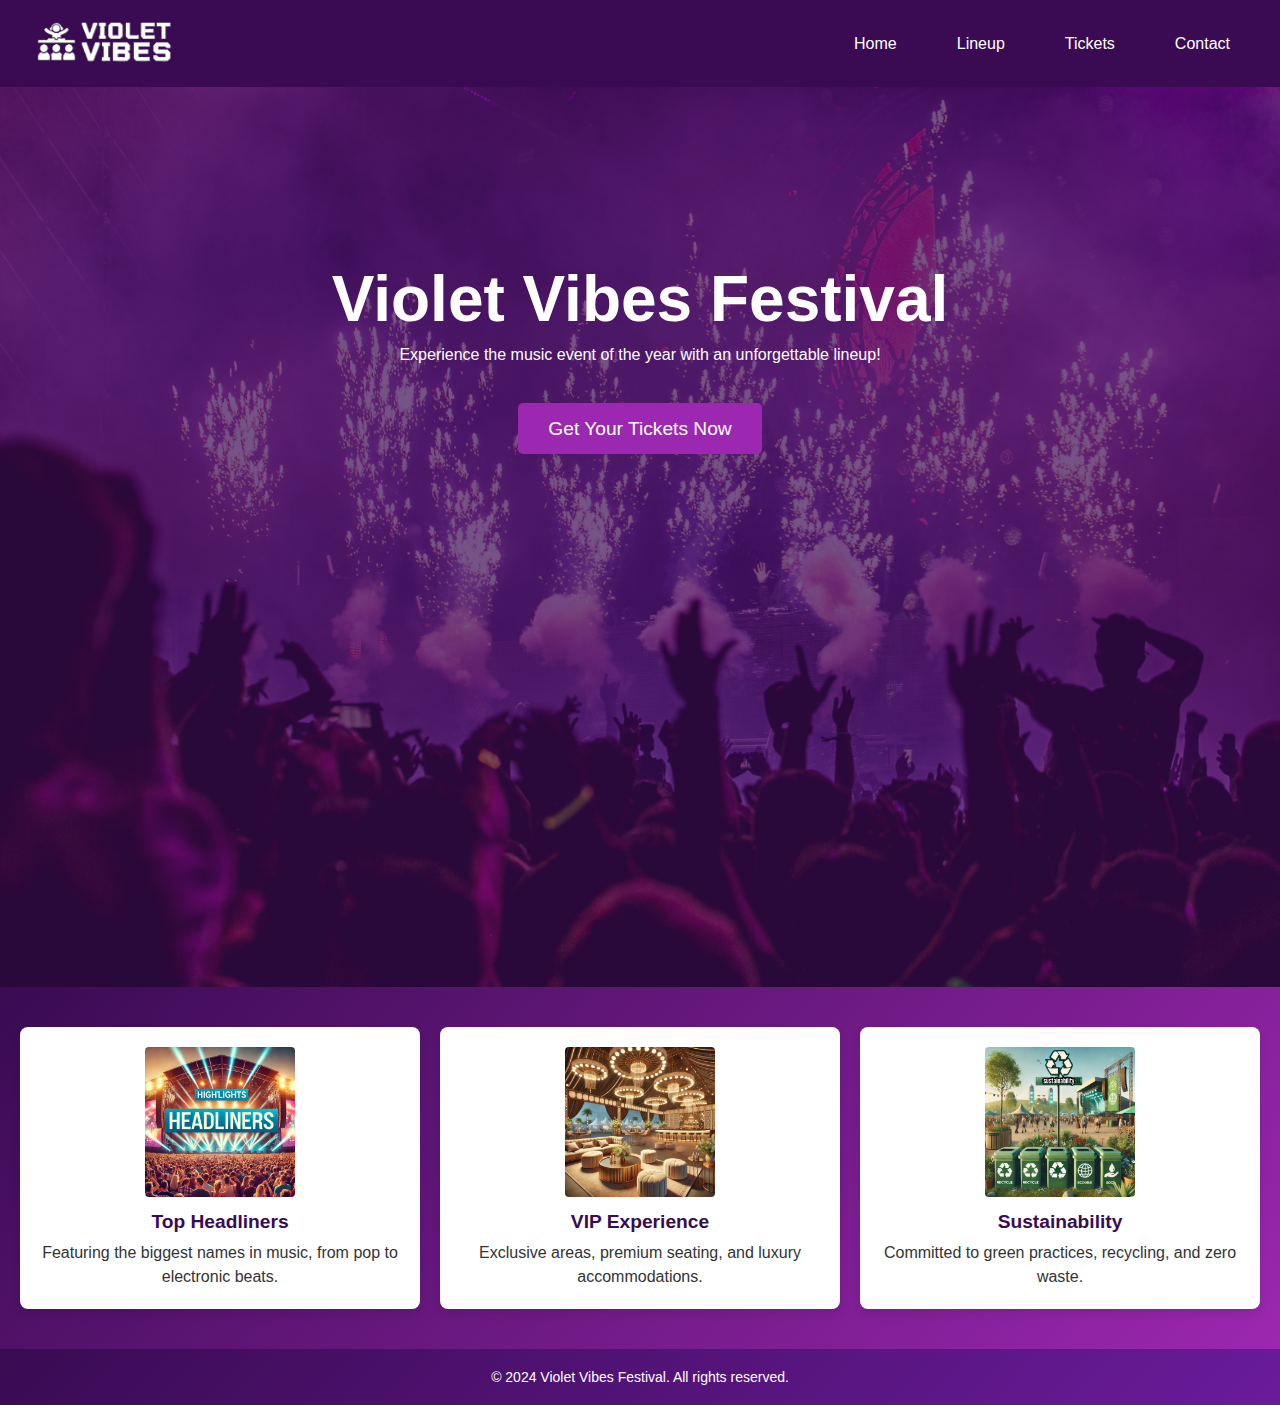
==== index.html @ b798519a "Initial commit" ====
<!DOCTYPE html>
<html lang="en">
<head>
    <meta charset="UTF-8">
    <meta name="viewport" content="width=device-width, initial-scale=1.0">
    <title>Violet Vibes Festival</title>
    <link rel="stylesheet" href="styles.css">
    <link rel="icon" href="images/favicon.png" type="image/png">
</head>
<body>

    <!-- Header -->
    <header>
        <div class="logo">
            <picture>
                <source media="(min-width: 1024px)" srcset="images/logo-large.png">
                <source media="(min-width: 600px)" srcset="images/logo-medium.png">
                <img src="images/logo-small.png" alt="Violet Vibes Festival Logo">
            </picture>
        </div>
        
        <!-- Hamburger Menu Checkbox -->
        <input type="checkbox" id="menu-toggle" class="menu-toggle">
        
        <!-- Menu Icon -->
        <label for="menu-toggle" class="menu-icon">
            <span></span>
            <span></span>
            <span></span>
        </label>
        
        <!-- Navigation Menu -->
        <nav class="menu">
            <ul>
                <li><a href="index.html">Home</a></li>
                <li><a href="lineup.html">Lineup</a></li>
                <li><a href="tickets.html">Tickets</a></li>
                <li><a href="contact.html">Contact</a></li>
            </ul>
        </nav>
    </header>

    <!-- Hero Section -->
    <section class="hero">
    <div class="hero-overlay">
        <div class="hero-text">
            <h1>Violet Vibes Festival</h1>
            <p>Experience the music event of the year with an unforgettable lineup!</p> <br><br><br>
            <a href="tickets.html" class="cta-button">Get Your Tickets Now</a><br><br>
            
            <!-- YouTube Video Embed -->
            <div class="promo-video">
                <iframe width="560" height="315" src="https://www.youtube.com/embed/Fgi5bAAL0SE?si=5CR8Lcp_bz009qon" 
                        title="Violet Vibes Festival Promo Video" frameborder="0" allow="accelerometer; autoplay; clipboard-write; encrypted-media; gyroscope; picture-in-picture" 
                        allowfullscreen>
                </iframe>
            </div>
        </div>
    </div>
</section>


    <!-- Highlights Section -->
    <section class="highlight-section">
        <div class="highlight-item">
            <img src="images/headliners.jpg" alt="Top Headliners">
            <h3>Top Headliners</h3>
            <p>Featuring the biggest names in music, from pop to electronic beats.</p>
        </div>
        <div class="highlight-item">
            <img src="images/vip-experience.jpg" alt="VIP Experience">
            <h3>VIP Experience</h3>
            <p>Exclusive areas, premium seating, and luxury accommodations.</p>
        </div>
        <div class="highlight-item">
            <img src="images/sustainability.jpg" alt="Sustainability">
            <h3>Sustainability</h3>
            <p>Committed to green practices, recycling, and zero waste.</p>
        </div>
    </section>

    <!-- Footer -->
    <footer class="footer">
        <p>&copy; 2024 Violet Vibes Festival. All rights reserved.</p>
    </footer>

</body>
</html>
---- styles.css ----
/* Reset */
* {
    margin: 0;
    padding: 0;
    box-sizing: border-box;
  }
  
  /* Body and Text Styling */
  body {
    font-family: 'Poppins', sans-serif;
    background-color: #f0e6ff;
    color: #333;
  }

  /* Ensure body and html take up full height */
    html, body {
        height: 100%;
        margin: 0;
        padding: 0;
    }
  
  /* Header */
  header {
    position: relative;
    z-index: 10;
    display: flex;
    align-items: center;
    justify-content: space-between;
    padding: 10px 30px;
    background-color: #3a0b53;
    color: #fff;
    width: 100%;
  }
  
  .logo {
    display: flex;
    align-items: center;
  }
  
  .logo img {
    width: 100px;
  }
  
  /* Navigation */
  nav ul {
    list-style-type: none;
    display: flex;
  }
  
  nav ul li {
    margin-left: 20px;
  }
  
  nav ul li a {
    color: #ffffff;
    text-decoration: none;
    padding: 10px 20px;
  }
  
  /* Hamburger Menu */
  .menu-toggle {
    display: none;
  }
  
  .menu-icon {
    display: none;
    flex-direction: column;
    cursor: pointer;
  }
  
  .menu-icon span {
    height: 3px;
    width: 25px;
    background: #fff;
    margin: 4px 0;
    transition: 0.3s;
  }
  
  /* Hero Section */
  .hero {
    position: relative;
    background: url('images/festival-hero.jpg') no-repeat center center / cover;
    height: 100vh;
    display: flex;
    align-items: center;
    justify-content: center;
  }
  
  .hero-overlay {
    background-color: rgba(58, 11, 83, 0.7); /* Semi-transparent deep purple */
    position: absolute;
    top: 0;
    left: 0;
    right: 0;
    bottom: 0;
    display: flex;
    align-items: center;
    justify-content: center;
  }
  
  .hero-text {
    position: relative;
    color: #fff;
    text-align: center;
    z-index: 1;
    padding-bottom: 20px;
  }
  
  .hero h1 {
    font-size: 4em;
    margin-bottom: 10px;
  }
  
  /* CTA Button */
  .cta-button {
    padding: 15px 30px;
    background-color: #9c27b0; /* Bright purple */
    color: #ffffff;
    text-decoration: none;
    border-radius: 5px;
    font-size: 1.2em;
    margin-top: 20px;
    background-image: none; 
  }
  
  .cta-button:hover {
    background-color: #7b1fa2; /* Darker purple on hover */
  }

  /* Centering the Purchase Tickets Button */
.purchase-tickets-container {
    display: flex;
    justify-content: center; /* Centers the button horizontally */
    margin-top: 20px; /* Adds some space above the button */
  }
  
  /* Highlights Section */
  .highlights {
    text-align: center;
    padding: 40px 20px;
    background: linear-gradient(135deg, #3a0b53, #9c27b0); /* Purple gradient */
    color: #fff;
  }
  
  .highlights h2 {
    font-size: 2em;
    margin-bottom: 20px;
    color: #ffffff;
  }
  
  /* Highlight Table */
  .highlight-table {
    width: 100%;
    margin: 0 auto;
    border-collapse: collapse;
  }
  
  .highlight-table td {
    padding: 20px;
    text-align: center;
    vertical-align: top;
    border: none;
  }
  
  .highlight-table img {
    width: 150px;
    height: auto;
    border-radius: 8px;
    margin-bottom: 10px;
  }
  
  .highlight-table h3 {
    font-size: 1.4em;
    color: #4b0e6e;
    margin-bottom: 10px;
  }
  
  .highlight-table p {
    font-size: 1em;
    color: #555;
  }
  
  /* Footer */
  footer {
    background: linear-gradient(135deg, #3a0b53, #6a1b9a);
    color: #ffffff;
    text-align: center;
    padding: 20px 0;
    position: relative;
    width: 100%;
  }
  
  .social-media img {
    width: 20px;
    margin: 0 10px;
    transition: transform 0.3s;
  }
  
  .social-media img:hover {
    transform: scale(1.2);
  }
  
  footer p {
    font-size: 14px;
  }
  
  /* Lineup Page Styling */
  .lineup {
    text-align: center;
    padding: 40px 20px;
    background: linear-gradient(135deg, #3a0b53, #6a1b9a);
    color: #ffffff;
  }
  
  .lineup h1 {
    font-size: 2.5em;
    margin-bottom: 20px;
  }
  
  .lineup-description {
    font-size: 1.1em;
    margin-bottom: 30px;
  }
  
  /* Tabs */
  .tabs {
    display: flex;
    justify-content: center;
    margin-bottom: 20px;
  }
  
  .tab-button {
    background-color: #9c27b0;
    color: #ffffff;
    padding: 10px 20px;
    margin: 0 10px;
    border: 2px solid #7b1fa2;
    box-shadow: 0px 4px 6px rgba(0, 0, 0, 0.1);
    font-size: 1em;
    cursor: pointer;
    border-radius: 5px;
    transition: background-color 0.3s;
  }
  
  .tab-button.active,
  .tab-button:hover {
    background-color: #7b1fa2;
    box-shadow: 0px 6px 8px rgba(0, 0, 0, 0.15);
  }
  
  /* Day Content */
  .day-content {
    display: none;
    margin-top: 20px;
    padding: 20px;
    border-radius: 10px;
    background: rgba(255, 255, 255, 0.1);
  }
  
  .day-content h2 {
    font-size: 1.8em;
    margin-bottom: 15px;
    color: #e1bee7; /* Light purple */
  }
  
  /* Artist List */
  .artist-list {
    list-style: none;
    padding: 0;
    display: flex;
    flex-wrap: wrap;
    justify-content: center;
    gap: 20px;
  }
  
  .artist-list li {
    display: flex;
    flex-direction: column;
    align-items: center;
    max-width: 150px;
    text-align: center;
  }
  
  .artist-list img {
    width: 100%;
    height: auto;
    border-radius: 10px;
    box-shadow: 0px 4px 8px rgba(0, 0, 0, 0.2);
    margin-bottom: 10px;
    transition: transform 0.3s;
  }
  
  .artist-list img:hover {
    transform: scale(1.05);
  }
  
  .artist-list p {
    font-size: 1em;
    font-weight: bold;
    color: #ffffff;
  }
  
  /* Lineup Banner */
  .lineup-banner {
    text-align: center;
    padding: 20px 0;
    background: linear-gradient(135deg, #4b0e6e, #8a2be2, #ff69b4);
  }
  
  .lineup-banner img {
    width: 100%;
    max-width: 1200px;
    height: auto;
    border-radius: 10px;
    box-shadow: 0 4px 8px rgba(0, 0, 0, 0.2);
  }
  
  /* Tickets Section */
  .tickets {
    text-align: center;
    padding: 40px 20px;
    background: linear-gradient(135deg, #3a0b53, #9c27b0);
    color: #ffffff;
  }

  .tickets-content {
    text-align: center;
    padding: 40px 20px;
    background: linear-gradient(135deg, #3a0b53, #9c27b0); /* Purple gradient background */
    color: #e6caca;
    min-height: calc(100vh - 80px); /* Adjust based on your header and footer height */
    display: flex;
    flex-direction: column;
    justify-content: space-between;
  }
  
  .ticket-description {
    font-size: 1.2em;
    margin-bottom: 30px;
  }
  
  /* Ticket Table */
  .ticket-table {
    width: 100%;
    margin: 0 auto;
    margin-top: 30px;
    border-collapse: collapse;
    background-color: transparent; /* Remove white background */
    color: #ffffff; /* White text color */
    border-radius: 8px;
    overflow: hidden;
  }
  
  .ticket-table th,
  .ticket-table td {
    padding: 15px;
    text-align: left;
  }

  .ticket-table td {
    background-color: rgba(58,11,83,0.1); /* Light purple for rows */
  }
  
  .ticket-table th {
    background-color: #7b1fa2;
    color: #ffffff;
    font-weight: bold;
  }
  
  .ticket-table tr:nth-child(even) {
    background-color: rgba(58,11,83,0.2);
  }
  
  .ticket-table tr:hover {
    background-color: rgba(58,11,83,0.4); /* Darker purple on hover */
  }
  
  /* Contact Section */
  .contact {
    text-align: center;
    padding: 40px 20px;
    background: linear-gradient(135deg, #3a0b53, #9c27b0);
    color: #ffffff;
  }
  
  .contact-description {
    font-size: 1.2em;
    margin-bottom: 20px;
  }
  
  /* Contact Form */
  .contact-form-container {
    max-width: 600px;
    margin: 0 auto 30px;
    padding: 20px;
    background-color: #ffffff;
    border-radius: 8px;
    color: #333;
  }
  
  .contact-form-container label {
    display: block;
    margin-bottom: 8px;
    font-weight: bold;
    color: #3a0b53;
  }
  
  .contact-form-container input,
  .contact-form-container textarea {
    width: 100%;
    padding: 10px;
    margin-bottom: 15px;
    border: 1px solid #ccc;
    border-radius: 5px;
  }
  
  .contact-form-container button {
    padding: 10px 20px;
    background-color: #9c27b0;
    color: #ffffff;
    border: none;
    border-radius: 5px;
    font-size: 1em;
    cursor: pointer;
    transition: background-color 0.3s;
  }
  
  .contact-form-container button:hover {
    background-color: #7b1fa2;
  }
  
  /* Additional Contact Info */
  .additional-info, .social-media-links {
    margin-top: 20px;
  }
  
  .additional-info h2, .social-media-links h2 {
    margin-bottom: 10px;
    font-size: 1.5em;
    color: #e1bee7; /* Light purple */
  }
  
  .additional-info p, .social-media-links a {
    color: #ffffff;
    font-size: 1.1em;
  }
  
  .social-media-links a img {
    width: 30px;
    height: 30px;
    margin: 0 10px;
    transition: transform 0.3s;
  }
  
  .social-media-links a img:hover {
    transform: scale(1.1);
  }
  
  /* Promo Video */
  .promo-video {
    margin-top: 20px;
    display: flex;
    justify-content: center;
    width: 100%;
  }
  
  .promo-video iframe {
    width: 100%;
    max-width: 560px;
    height: 315px;
    border-radius: 8px;
  }
  
  /* Contact Info */
  .contact-info {
    text-align: center;
    padding: 40px 20px;
    background: linear-gradient(135deg, #3a0b53, #9c27b0);
    color: #ffffff;
  }
  
  .contact-info h2 {
    font-size: 2rem;
    color: #e1bee7; /* Light purple */
    margin-bottom: 10px;
  }
  
  .contact-info p {
    font-size: 1.1rem;
    color: #ffffff;
    margin-bottom: 20px;
  }
  
  .maps-link {
    font-size: 1.1rem;
    color: #FFFFFF;
    text-decoration: none;
    font-weight: bold;
    padding: 10px 20px;
    border: 2px solid #e1bee7; /* Light purple border */
    border-radius: 8px;
    display: inline-block;
    transition: background-color 0.3s, color 0.3s;
  }
  
  .maps-link:hover {
    background-color: #e1bee7;
    color: #3a0b53;
  }
  
  /* Highlight Section */
  .highlight-section {
    display: flex;
    justify-content: space-around;
    gap: 20px;
    padding: 40px 20px;
    background: linear-gradient(135deg, #3a0b53, #9c27b0);
  }
  
  .highlight-item {
    flex: 1;
    text-align: center;
    padding: 20px;
    background-color: #ffffff;
    border-radius: 8px;
    box-shadow: 0 4px 8px rgba(0, 0, 0, 0.1);
    transition: transform 0.3s;
  }
  
  .highlight-item:hover {
    transform: translateY(-5px);
  }
  
  .highlight-item img {
    width: 100%;
    height: auto;
    max-width: 150px;
    border-radius: 4px;
    margin-bottom: 10px;
  }
  
  .highlight-item h3 {
    font-size: 1.2rem;
    color: #3a0b53;
    margin-bottom: 8px;
  }
  
  .highlight-item p {
    font-size: 1rem;
    color: #333;
    line-height: 1.5;
  }
  
  /* Responsive Design */
  @media (max-width: 768px) {
    .highlight-section {
      flex-direction: column;
      align-items: center;
    }
  
    .logo img {
      width: 80px;
    }
  
    .menu {
      display: none;
      flex-direction: column;
      width: 100%;
      background-color: #3a0b53;
      position: absolute;
      top: 60px;
      left: 0;
    }
  
    .menu-icon {
      display: flex;
    }
  
    .menu-toggle:checked + .menu-icon + .menu {
      display: flex;
    }
  
    .menu ul {
      flex-direction: column;
      align-items: center;
    }
  
    .menu ul li {
      width: 100%;
      padding: 10px 0;
      text-align: center;
    }
  
    .ticket-table th, .ticket-table td {
      padding: 8px;
    }
  }
  
  @media (min-width: 600px) {
    .logo img {
      width: 120px;
    }
  }
  
  @media (min-width: 1024px) {
    .logo img {
      width: 150px;
    }
  }
  
  /* Table Container for Horizontal Scroll */
  .table-container {
    overflow-x: auto;
    max-width: 100%;
    margin: 0 auto;
  }
  
  /* Specific changes for contact.html */
.contact-info a {
    color: #e1bee7; /* Light purple for better contrast */
    text-decoration: underline;
  }
  
  .contact-info a:hover {
    color: #ffffff;
  }

  /* Testimonials Section */
.testimonials-section {
    text-align: center;
    padding: 40px 20px;
    background-color: #f4f4f9; /* Light background to contrast with other sections */
 }
 
 .testimonials-section h2 {
    font-size: 2em;
    margin-bottom: 20px;
    color: #3a0b53; /* Deep purple */
 }
 
 .testimonial {
    font-style: italic;
    margin-bottom: 20px;
    color: #555; /* Gray text for testimonials */
 }
 
 .testimonial cite {
    display: block;
    margin-top: 10px;
    font-weight: bold;
 }

 .stage {
  margin: 20px 0;
  padding: 20px;
  background-color: rgba(255, 255, 255, 0.05);
  box-shadow: inset 0px 2px 4px rgba(0, 0, 0, 0.1);
  border-radius: 10px;
}

.artist-timetable {
  list-style: none;
  padding: 0;
  color: #E0E0E0; 
  font-size: 1.1em;
}

.artist-timetable .time {
  font-weight: bold;
  color: #ffffff;
  margin-right: 10px;
}

.artist-timetable li:hover {
  transform: scale(1.02);
  transition: transform 0.3s ease-in-out;
}

.stage h3 {
  color: #FFFFFF;
  font-size: 1.8em;
  margin-bottom: 15px;
}
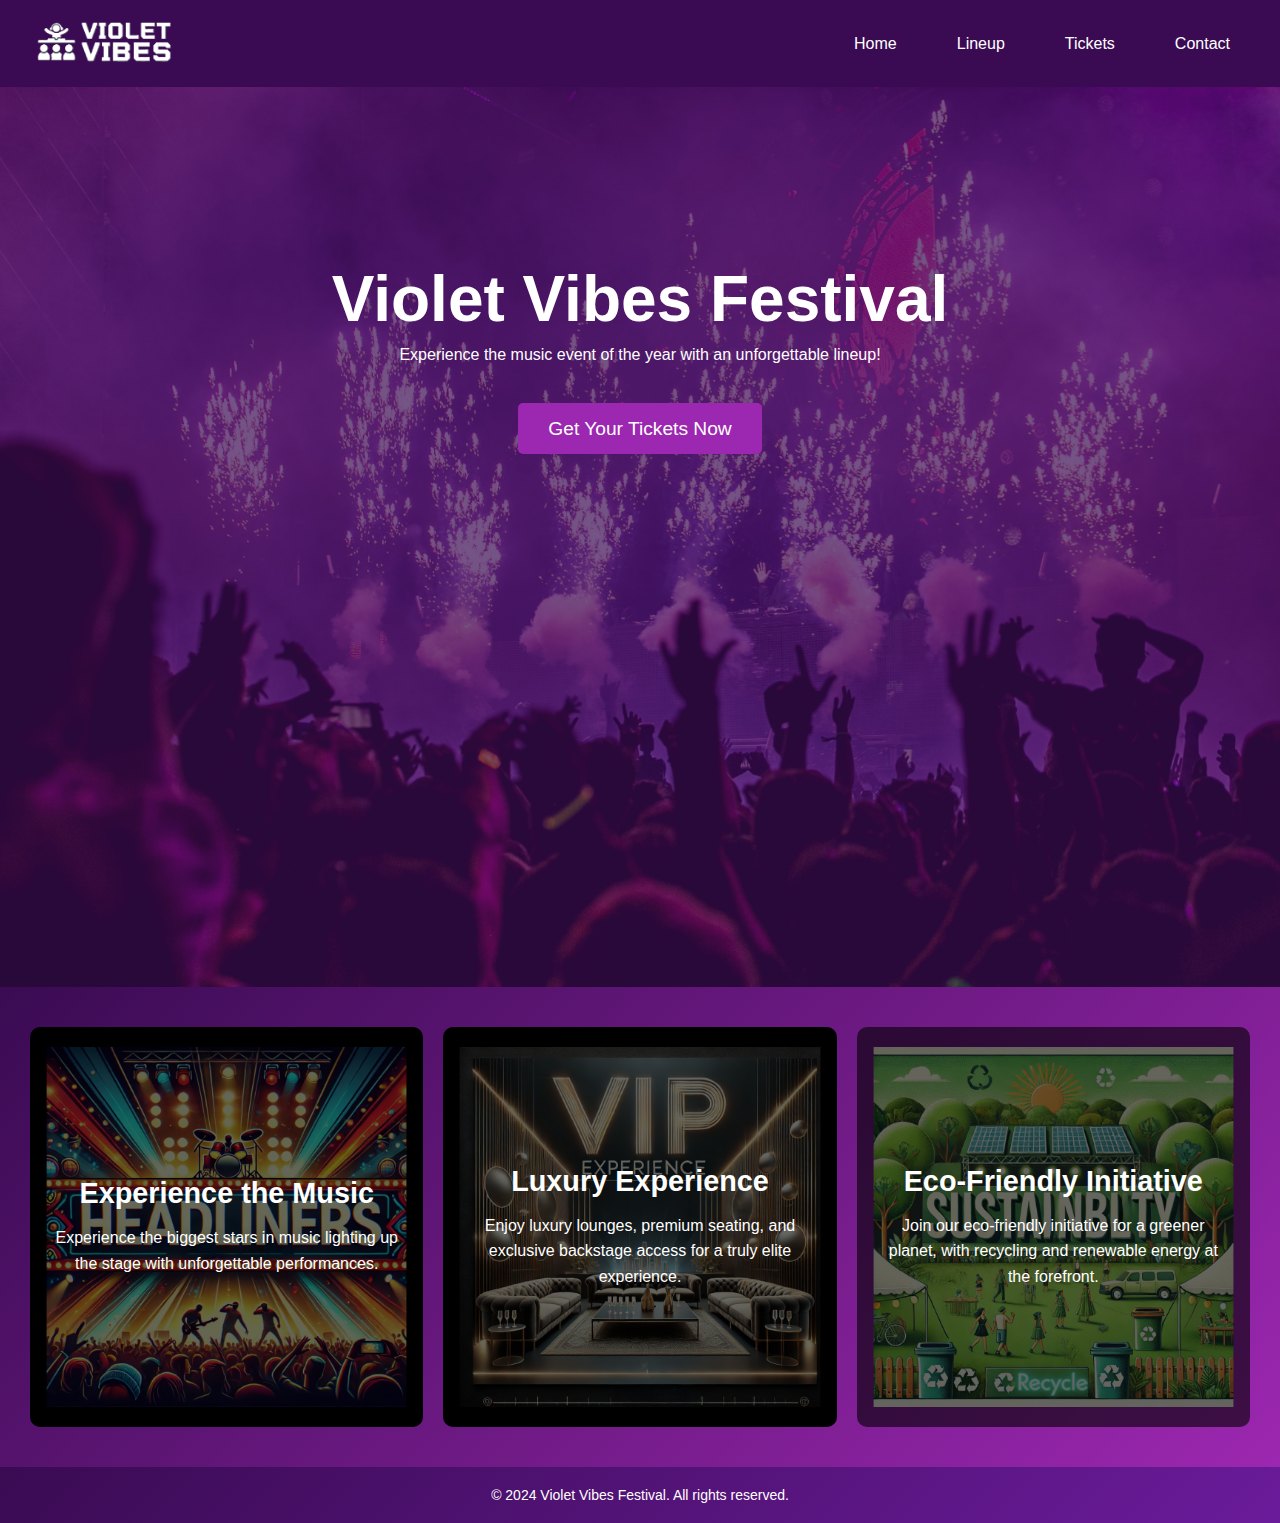
==== commit 36996f86: "highlights updated, images sent to background for better layout" ====
--- a/index.html
+++ b/index.html
@@ -51,7 +51,7 @@
             <!-- YouTube Video Embed -->
             <div class="promo-video">
                 <iframe width="560" height="315" src="https://www.youtube.com/embed/Fgi5bAAL0SE?si=5CR8Lcp_bz009qon" 
-                        title="Violet Vibes Festival Promo Video" frameborder="0" allow="accelerometer; autoplay; clipboard-write; encrypted-media; gyroscope; picture-in-picture" 
+                        title="Violet Vibes Festival Promo Video" allow="accelerometer; autoplay; clipboard-write; encrypted-media; gyroscope; picture-in-picture" 
                         allowfullscreen>
                 </iframe>
             </div>
@@ -60,24 +60,20 @@
 </section>
 
 
-    <!-- Highlights Section -->
-    <section class="highlight-section">
-        <div class="highlight-item">
-            <img src="images/headliners.jpg" alt="Top Headliners">
-            <h3>Top Headliners</h3>
-            <p>Featuring the biggest names in music, from pop to electronic beats.</p>
-        </div>
-        <div class="highlight-item">
-            <img src="images/vip-experience.jpg" alt="VIP Experience">
-            <h3>VIP Experience</h3>
-            <p>Exclusive areas, premium seating, and luxury accommodations.</p>
-        </div>
-        <div class="highlight-item">
-            <img src="images/sustainability.jpg" alt="Sustainability">
-            <h3>Sustainability</h3>
-            <p>Committed to green practices, recycling, and zero waste.</p>
-        </div>
-    </section>
+<section class="highlights">
+  <div class="highlight-item">
+      <h3>Experience the Music</h3>
+      <p>Experience the biggest stars in music lighting up the stage with unforgettable performances.</p>
+  </div>
+  <div class="highlight-item">
+      <h3>Luxury Experience</h3>
+      <p>Enjoy luxury lounges, premium seating, and exclusive backstage access for a truly elite experience.</p>
+  </div>
+  <div class="highlight-item">
+      <h3>Eco-Friendly Initiative</h3>
+      <p>Join our eco-friendly initiative for a greener planet, with recycling and renewable energy at the forefront.</p>
+  </div>
+</section>
 
     <!-- Footer -->
     <footer class="footer">
--- a/styles.css
+++ b/styles.css
@@ -469,6 +469,10 @@
     max-width: 560px;
     height: 315px;
     border-radius: 8px;
+  }
+
+  iframe {
+    border: none;
   }
   
   /* Contact Info */
@@ -508,48 +512,91 @@
     color: #3a0b53;
   }
   
-  /* Highlight Section */
-  .highlight-section {
-    display: flex;
-    justify-content: space-around;
-    gap: 20px;
-    padding: 40px 20px;
-    background: linear-gradient(135deg, #3a0b53, #9c27b0);
-  }
-  
+/* Highlights Section */
+.highlights {
+  display: flex;
+  flex-wrap: wrap;
+  gap: 20px;
+  justify-content: center;
+  padding: 40px 20px;
+  background-color: #3a0b53;
+}
+
+.highlight-item {
+  flex: 1;
+  min-width: 300px;
+  max-width: calc(33.33% - 20px);
+  height: 400px;
+  border-radius: 10px;
+  padding: 20px;
+  text-align: center;
+  position: relative;
+  overflow: hidden;
+  display: flex;
+  flex-direction: column;
+  justify-content: center;
+  align-items: center;
+}
+
+/* Background images for each highlight item */
+.highlight-item:nth-child(1) {
+  background: linear-gradient(rgba(0, 0, 0, 0.6), rgba(0, 0, 0, 0.6)),
+              url('images/headliners.jpg') center/cover no-repeat;
+}
+
+.highlight-item:nth-child(2) {
+  background: linear-gradient(rgba(0, 0, 0, 0.6), rgba(0, 0, 0, 0.6)),
+              url('images/vip-experience.jpg') center/cover no-repeat;
+}
+
+.highlight-item:nth-child(3) {
+  background: linear-gradient(rgba(0, 0, 0, 0.6), rgba(0, 0, 0, 0.6)),
+              url('images/sustainability.jpg') center/cover no-repeat;
+}
+
+.highlight-item h3 {
+  color: #fff;
+  font-size: 1.8em;
+  margin-bottom: 15px;
+  position: relative;
+  z-index: 2;
+}
+
+.highlight-item p {
+  color: #fff;
+  line-height: 1.6;
+  position: relative;
+  z-index: 2;
+}
+
+/* Hover effect */
+.highlight-item:hover {
+  transform: scale(1.02);
+  transition: transform 0.3s ease;
+}
+
+/* Responsive Design */
+@media (max-width: 768px) {
   .highlight-item {
-    flex: 1;
-    text-align: center;
-    padding: 20px;
-    background-color: #ffffff;
-    border-radius: 8px;
-    box-shadow: 0 4px 8px rgba(0, 0, 0, 0.1);
-    transition: transform 0.3s;
-  }
-  
-  .highlight-item:hover {
-    transform: translateY(-5px);
-  }
-  
-  .highlight-item img {
-    width: 100%;
-    height: auto;
-    max-width: 150px;
-    border-radius: 4px;
-    margin-bottom: 10px;
-  }
-  
-  .highlight-item h3 {
-    font-size: 1.2rem;
-    color: #3a0b53;
-    margin-bottom: 8px;
-  }
-  
-  .highlight-item p {
-    font-size: 1rem;
-    color: #333;
-    line-height: 1.5;
-  }
+      flex: 1 1 100%;
+      max-width: 100%;
+      height: 300px;
+      margin-bottom: 20px;
+  }
+}
+
+/* Responsive adjustments */
+@media (max-width: 768px) {
+  .highlights {
+      flex-direction: column;
+  }
+  
+  .highlight-item {
+      flex: 1 1 100%;
+      min-width: 100%;
+      margin-bottom: 20px;
+  }
+}
   
   /* Responsive Design */
   @media (max-width: 768px) {
@@ -680,4 +727,10 @@
   color: #FFFFFF;
   font-size: 1.8em;
   margin-bottom: 15px;
-}
+
+.feedback-message {
+  color: #FFFFFF;
+  font-size: 1.4em; 
+  text-align: center; /* Center the text */
+  margin-top: 10px; /* Add space above */
+}
